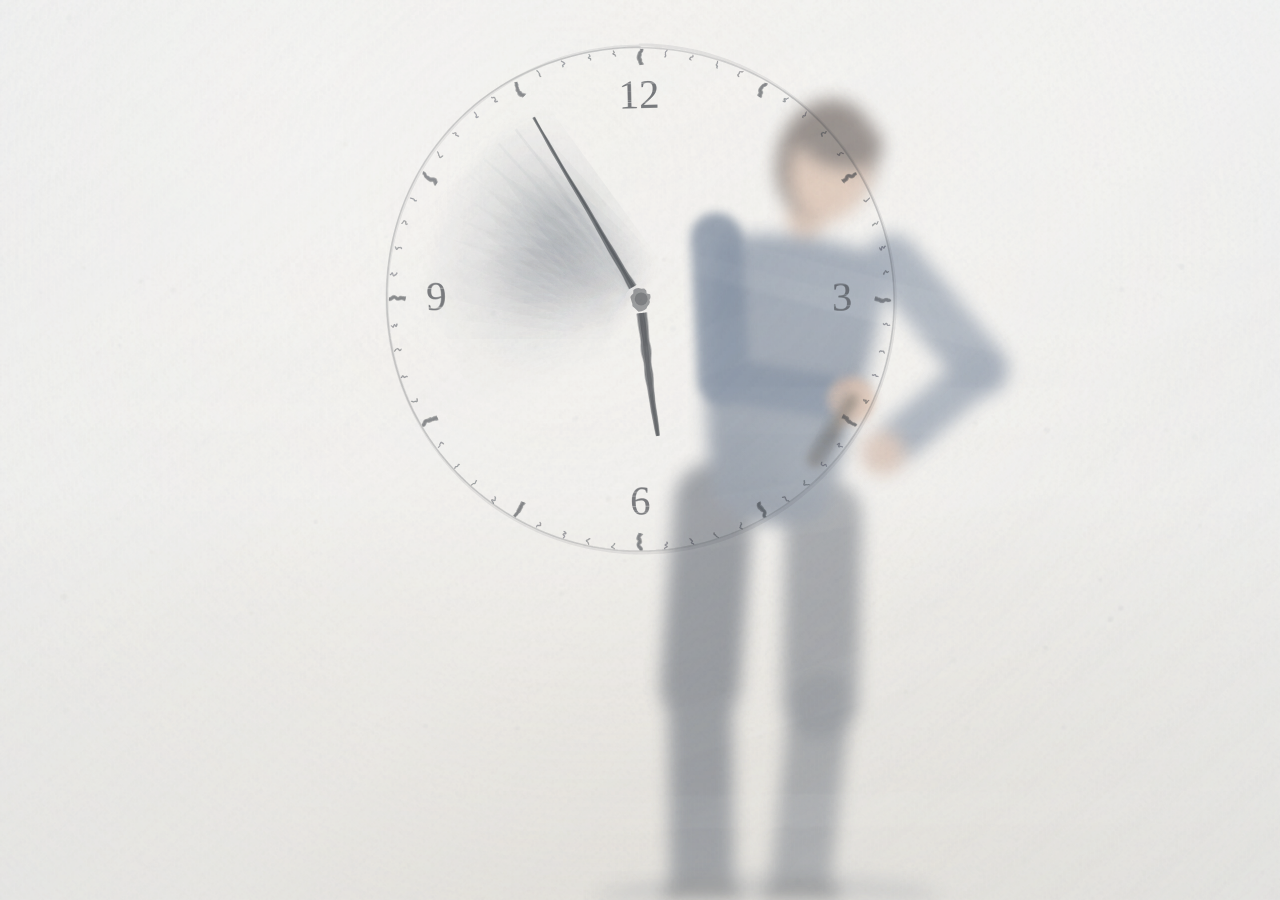
==== clock/index.html @ e6b849cf "Add The Minute Painter: an analogue clock painted from behind the glass A self-contained web app in " ====
<!doctype html>
<html lang="en">
<head>
<meta charset="utf-8" />
<meta name="viewport" content="width=device-width, initial-scale=1, viewport-fit=cover" />
<title>The Minute Painter</title>
<meta name="description" content="An analogue clock whose hands are wiped and repainted, every minute, by someone standing behind the glass." />
<meta name="theme-color" content="#ffffff" />
<meta name="color-scheme" content="light" />
<link rel="stylesheet" href="styles.css" />
</head>
<body>
  <main class="stage">
    <canvas id="glass" aria-hidden="true"></canvas>
    <p id="srtime" class="visually-hidden" role="status" aria-live="polite"></p>
    <noscript><p class="nojs">This clock is painted in real time and needs JavaScript to run.</p></noscript>
  </main>
  <script src="js/util.js"></script>
  <script src="js/schedule.js"></script>
  <script src="js/paint.js"></script>
  <script src="js/figure.js"></script>
  <script src="js/glass.js"></script>
  <script src="js/app.js"></script>
</body>
</html>
---- clock/styles.css ----
/* The page is only ever a mount for the pane. */
html, body {
  height: 100%;
  margin: 0;
  background: #ffffff;
  color: #1b1f26;
  font: 400 15px/1.5 "Iowan Old Style", "Palatino Linotype", Palatino, Georgia, serif;
  overscroll-behavior: none;
}

body {
  overflow: hidden;
}

.stage {
  position: fixed;
  inset: 0;
  display: block;
  background: #ffffff;
}

#glass {
  display: block;
  width: 100%;
  height: 100%;
  touch-action: manipulation;
}

.visually-hidden {
  position: absolute;
  width: 1px;
  height: 1px;
  margin: -1px;
  padding: 0;
  overflow: hidden;
  clip: rect(0 0 0 0);
  clip-path: inset(50%);
  white-space: nowrap;
  border: 0;
}

.nojs {
  position: fixed;
  inset: auto 0 0 0;
  padding: 16px;
  text-align: center;
  color: #5b6270;
}
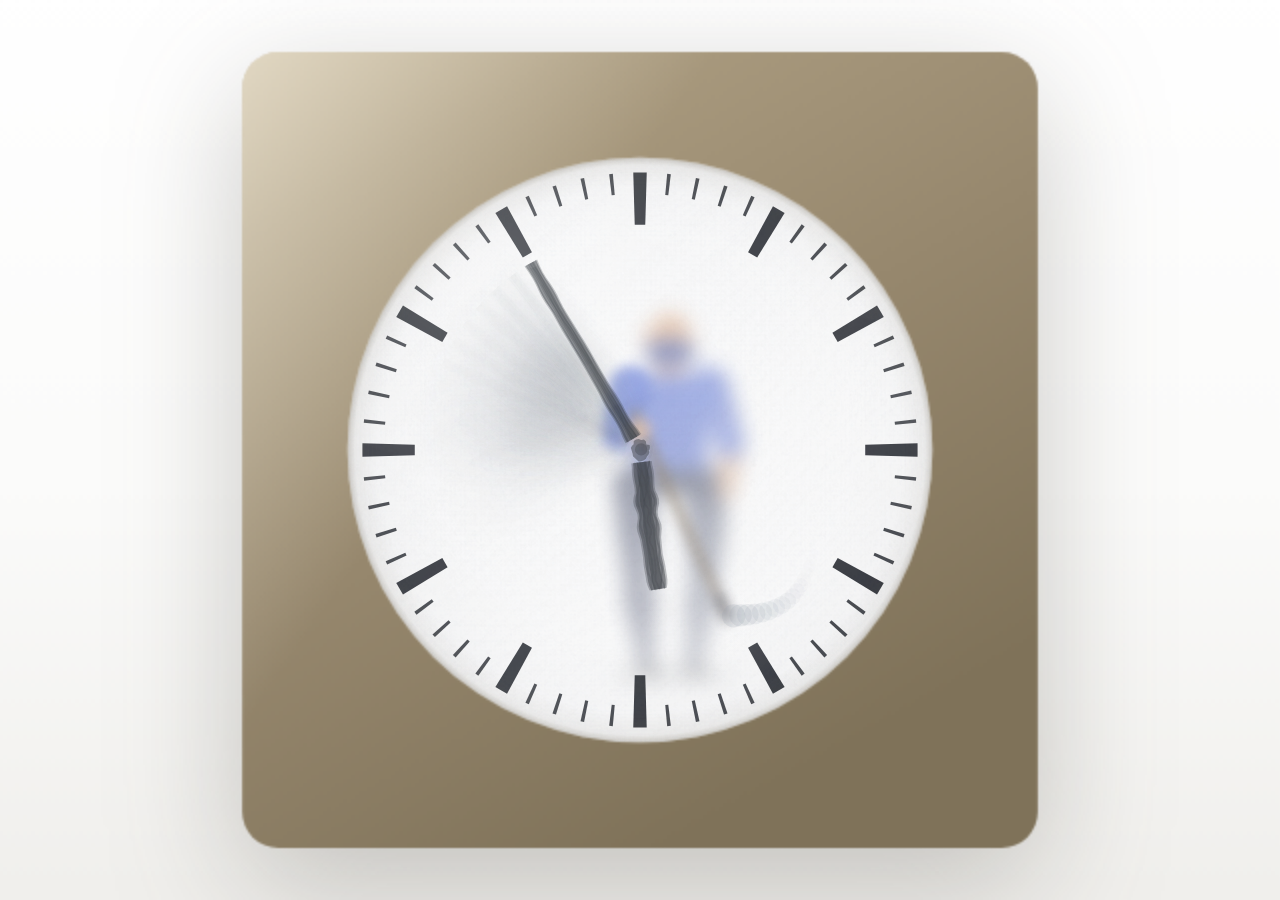
==== commit b32175a0: "Merge the three bodies into one module, and give it a skin There were three copies of the skeleton —" ====
--- a/clock/index.html
+++ b/clock/index.html
@@ -16,6 +16,8 @@
     <noscript><p class="nojs">This clock is painted in real time and needs JavaScript to run.</p></noscript>
   </main>
   <script src="js/util.js"></script>
+  <script src="js/rig.js"></script>
+  <script src="js/draw2d.js"></script>
   <script src="js/schedule.js"></script>
   <script src="js/paint.js"></script>
   <script src="js/figure.js"></script>
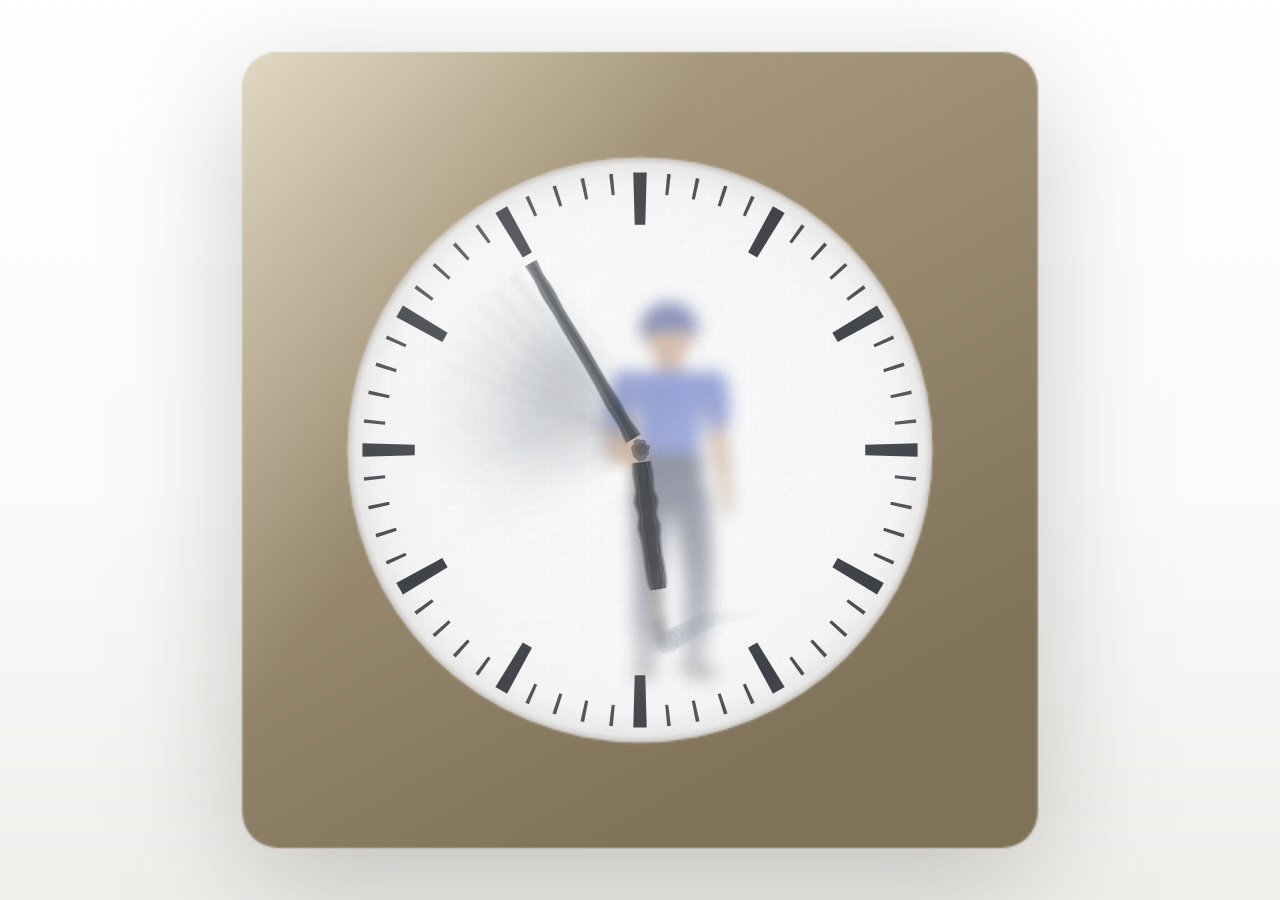
==== commit f851391f: "Give the clock the 3D body from the lab The rig was already shared; the skin was not. The painter be" ====
--- a/clock/index.html
+++ b/clock/index.html
@@ -15,9 +15,14 @@
     <p id="srtime" class="visually-hidden" role="status" aria-live="polite"></p>
     <noscript><p class="nojs">This clock is painted in real time and needs JavaScript to run.</p></noscript>
   </main>
+  <!-- three.js r160 (UMD), vendored so the clock still runs offline. If it
+       fails to load, the painter falls back to the flat renderer. -->
+  <script src="js/vendor/three.min.js"></script>
   <script src="js/util.js"></script>
   <script src="js/rig.js"></script>
   <script src="js/draw2d.js"></script>
+  <script src="js/skin3d.js"></script>
+  <script src="js/figure3d.js"></script>
   <script src="js/schedule.js"></script>
   <script src="js/paint.js"></script>
   <script src="js/figure.js"></script>
